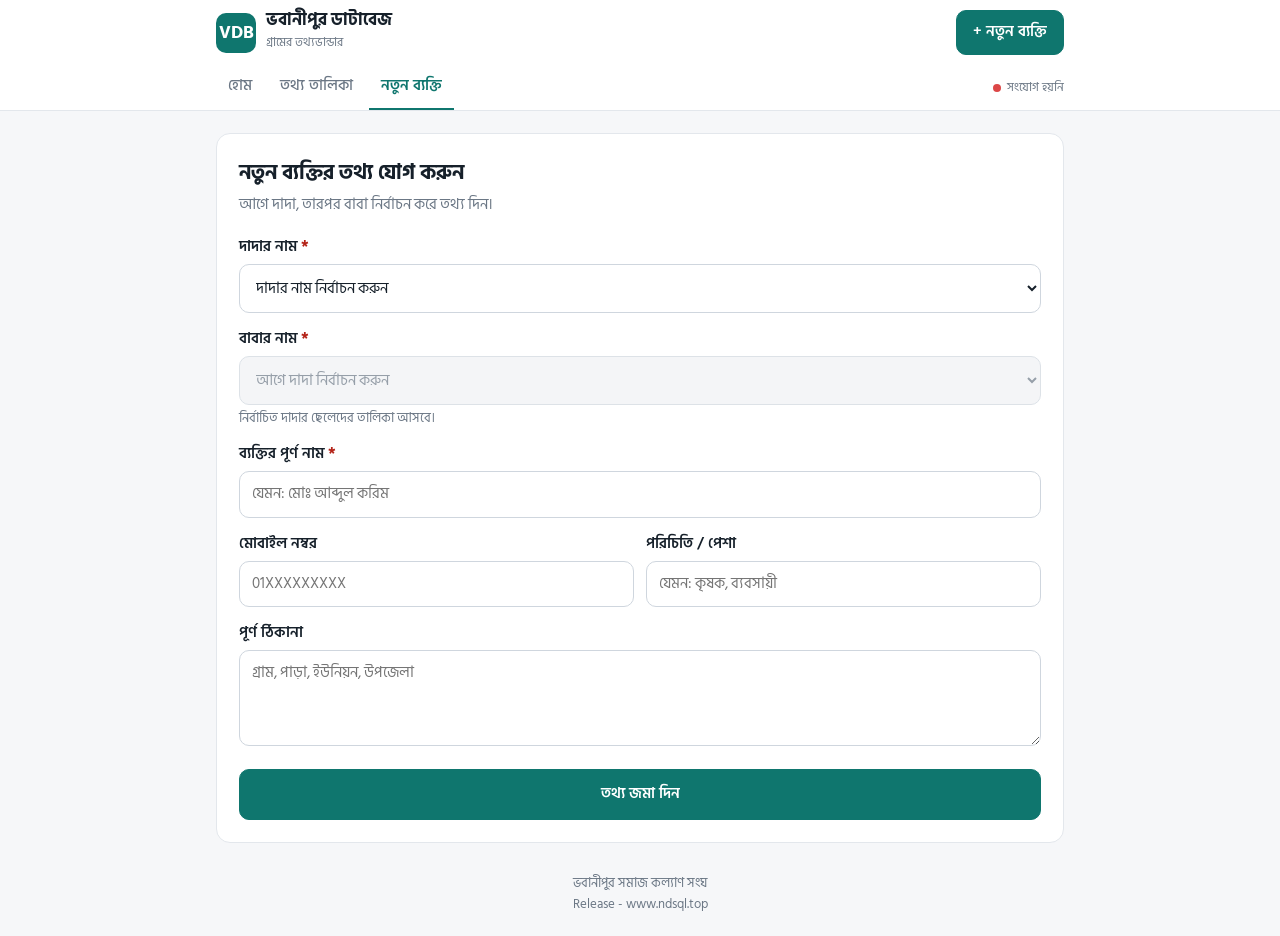
==== add.html @ 9240faee "Ok" ====
<!doctype html>
<html lang="bn">
<head>
<meta charset="utf-8">
<meta name="viewport" content="width=device-width, initial-scale=1">
<meta name="theme-color" content="#ffffff">
<title>নতুন ব্যক্তি · ভবানীপুর ডাটাবেজ</title>
<link rel="preconnect" href="https://fonts.googleapis.com"><link rel="preconnect" href="https://fonts.gstatic.com" crossorigin>
<link rel="stylesheet" href="https://fonts.googleapis.com/css2?family=Hind+Siliguri:wght@400;500;600;700&display=swap">
<link rel="stylesheet" href="style.css">
</head>
<body data-page="add">
<main>
  <section class="panel">
    <h2>নতুন ব্যক্তির তথ্য যোগ করুন</h2>
    <p>আগে দাদা, তারপর বাবা নির্বাচন করে তথ্য দিন।</p>
    <form id="personForm">
      <div class="field"><label for="grandfatherSelect">দাদার নাম <b>*</b></label><select id="grandfatherSelect" required><option value="">দাদার নাম নির্বাচন করুন</option></select></div>
      <div class="field"><label for="fatherSelect">বাবার নাম <b>*</b></label><select id="fatherSelect" required disabled><option value="">আগে দাদা নির্বাচন করুন</option></select><small>নির্বাচিত দাদার ছেলেদের তালিকা আসবে।</small></div>
      <div class="field"><label for="personName">ব্যক্তির পূর্ণ নাম <b>*</b></label><input id="personName" required maxlength="200" placeholder="যেমন: মোঃ আব্দুল করিম"></div>
      <div class="row">
        <div class="field"><label for="mobile">মোবাইল নম্বর</label><input id="mobile" inputmode="numeric" maxlength="20" placeholder="01XXXXXXXXX"></div>
        <div class="field"><label for="title">পরিচিতি / পেশা</label><input id="title" maxlength="200" placeholder="যেমন: কৃষক, ব্যবসায়ী"></div>
      </div>
      <div class="field"><label for="address">পূর্ণ ঠিকানা</label><textarea id="address" rows="3" maxlength="500" placeholder="গ্রাম, পাড়া, ইউনিয়ন, উপজেলা"></textarea></div>
      <button class="btn primary" type="submit" id="submitBtn">তথ্য জমা দিন</button>
      <div class="msg" id="formResponse" role="status" hidden></div>
    </form>
  </section>
</main>
<script src="app.js"></script>
</body>
</html>
---- style.css ----
:root{--bg:#f6f7f9;--card:#fff;--ink:#16202a;--mute:#6b7785;--line:#e3e7ec;--pri:#0f766e;--pri-d:#0b5c56;--soft:#e8f4f2;--err:#b42318;--r:10px}
*{box-sizing:border-box}
body{margin:0;background:var(--bg);color:var(--ink);font:15px/1.65 "Hind Siliguri","Noto Sans Bengali",system-ui,sans-serif;-webkit-font-smoothing:antialiased}
a{color:inherit;text-decoration:none}
:focus-visible{outline:2px solid var(--pri);outline-offset:2px}
.top{background:var(--card);border-bottom:1px solid var(--line);position:sticky;top:0;z-index:5}
.bar{max-width:880px;margin:auto;padding:10px 16px;display:flex;align-items:center;gap:12px}
.brand{display:flex;align-items:center;gap:10px;min-width:0}
.brand b{display:block;font-size:17px;line-height:1.2}
.brand small{color:var(--mute);font-size:12px}
.mark{width:40px;height:40px;flex:none;display:grid;place-items:center;border-radius:var(--r);background:var(--pri);color:#fff;font-weight:700;font-size:18px}
.bar .btn{margin-left:auto}
.tabs{max-width:880px;margin:auto;padding:0 16px;display:flex;gap:4px;align-items:center;overflow-x:auto}
.tabs a{padding:9px 12px;color:var(--mute);font-weight:500;border-bottom:2px solid transparent;white-space:nowrap}
.tabs a.on{color:var(--pri);border-color:var(--pri);font-weight:600}
.conn{margin-left:auto;font-size:12px;color:var(--mute);display:flex;align-items:center;gap:6px;white-space:nowrap}
.conn i{width:8px;height:8px;border-radius:50%;background:#e3a008}
.conn.ok i{background:#18a66c}.conn.bad i{background:#dc4747}
main{max-width:880px;margin:22px auto;padding:0 16px;min-height:60vh}
.btn{display:inline-flex;align-items:center;justify-content:center;gap:6px;border:1px solid var(--line);background:var(--card);color:var(--ink);border-radius:var(--r);padding:9px 16px;font:inherit;font-weight:600;cursor:pointer}
.btn:hover{background:var(--soft)}
.btn.primary{background:var(--pri);border-color:var(--pri);color:#fff}
.btn.primary:hover{background:var(--pri-d)}
.btn:disabled{opacity:.6;cursor:wait}
.hero{background:var(--card);border:1px solid var(--line);border-radius:14px;padding:26px 22px;margin-bottom:16px}
.hero h2{margin:0 0 4px;font-size:26px;line-height:1.3}
.hero p{margin:0 0 16px;color:var(--mute)}
.search{display:flex;gap:8px}
.search input{flex:1;min-width:0}
input,select,textarea{width:100%;font:inherit;color:var(--ink);background:#fff;border:1px solid #cfd6de;border-radius:var(--r);padding:10px 12px}
input:focus,select:focus,textarea:focus{outline:none;border-color:var(--pri);box-shadow:0 0 0 3px #0f766e22}
select:disabled{background:#f0f2f5;color:var(--mute)}
.stats{display:grid;grid-template-columns:repeat(3,1fr);gap:10px;margin-bottom:16px}
.stat{background:var(--card);border:1px solid var(--line);border-radius:var(--r);padding:12px 14px}
.stat b{display:block;font-size:24px;line-height:1.2;color:var(--pri)}
.stat span{color:var(--mute);font-size:13px}
.head{display:flex;align-items:center;justify-content:space-between;gap:10px;margin:18px 0 10px}
.head h2{margin:0;font-size:18px}
.head a{color:var(--pri);font-weight:600}
.list{display:grid;gap:10px}
.card{display:flex;gap:12px;background:var(--card);border:1px solid var(--line);border-radius:var(--r);padding:14px}
.av{width:42px;height:42px;flex:none;border-radius:50%;background:var(--soft);color:var(--pri);display:grid;place-items:center;font-weight:700;font-size:17px}
.card h3{margin:0;font-size:16px;line-height:1.35}
.sub{margin:0;color:var(--mute);font-size:13px}
.line{margin:6px 0 4px;font-size:13px;color:var(--mute);display:flex;flex-wrap:wrap;gap:2px 7px;align-items:center}
.line b{color:var(--pri);font-weight:600}
.line i{font-style:normal;color:#b3bcc7}
.meta{display:flex;flex-wrap:wrap;gap:2px 14px;font-size:13px;color:var(--mute)}
.panel{background:var(--card);border:1px solid var(--line);border-radius:14px;padding:22px}
.panel h2{margin:0 0 2px;font-size:21px}
.panel>p{margin:0 0 18px;color:var(--mute)}
.field{margin-bottom:14px}
.field label{display:block;font-weight:600;margin-bottom:4px}
.field label b{color:var(--err)}
.field small{display:block;color:var(--mute);margin-top:3px;font-size:12.5px}
.row{display:grid;grid-template-columns:1fr 1fr;gap:12px}
.panel .btn.primary{width:100%;padding:12px}
.msg{margin-top:14px;padding:12px 14px;border-radius:var(--r);font-size:14px}
.msg.ok{background:#e8f6ee;color:#146c43}.msg.err{background:#fdecea;color:var(--err)}
.msg a{font-weight:700;text-decoration:underline}
.empty,.loading{padding:28px 14px;text-align:center;color:var(--mute);background:var(--card);border:1px dashed var(--line);border-radius:var(--r)}
.count{color:var(--mute);margin:12px 0 8px;display:flex;justify-content:space-between;align-items:center}
.more{display:block;margin:14px auto 0}
.toast{position:fixed;left:50%;bottom:22px;transform:translate(-50%,20px);background:var(--ink);color:#fff;padding:10px 16px;border-radius:var(--r);opacity:0;pointer-events:none;transition:.2s;z-index:9}
.toast.show{opacity:1;transform:translate(-50%,0)}
footer{max-width:880px;margin:30px auto 20px;padding:0 16px;color:var(--mute);font-size:13px;text-align:center}
@media(max-width:560px){.row{grid-template-columns:1fr}.hero h2{font-size:22px}.brand small{display:none}.bar .btn{padding:8px 12px;font-size:14px}}
@media(prefers-reduced-motion:reduce){.toast{transition:none}}
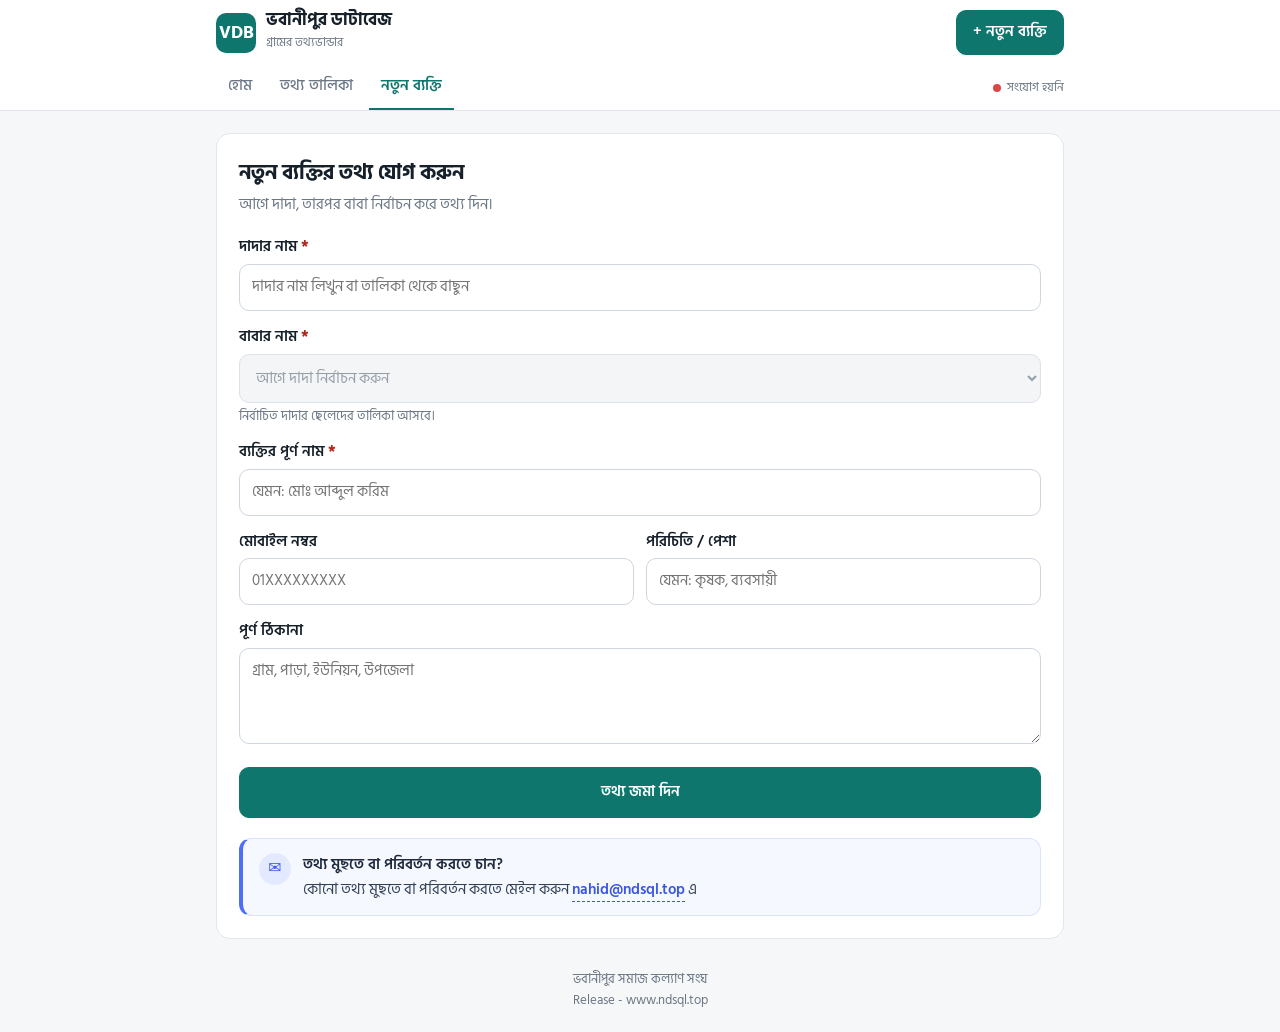
==== commit 274cfacc: "update add.html" ====
--- a/add.html
+++ b/add.html
@@ -8,6 +8,25 @@
 <link rel="preconnect" href="https://fonts.googleapis.com"><link rel="preconnect" href="https://fonts.gstatic.com" crossorigin>
 <link rel="stylesheet" href="https://fonts.googleapis.com/css2?family=Hind+Siliguri:wght@400;500;600;700&display=swap">
 <link rel="stylesheet" href="style.css">
+<style>
+  .help-note{
+    display:flex;gap:12px;align-items:flex-start;
+    margin-top:20px;padding:14px 16px;
+    background:#f5f8ff;border:1px solid #dbe4ff;border-left:4px solid #4f6ef7;
+    border-radius:12px;color:#334155;font-size:14.5px;line-height:1.6;
+  }
+  .help-note .ic{
+    flex:none;width:32px;height:32px;border-radius:50%;
+    display:grid;place-items:center;
+    background:#e3eaff;color:#3b57e0;font-size:16px;
+  }
+  .help-note b{display:block;color:#1e293b;font-weight:600;margin-bottom:2px}
+  .help-note a{
+    color:#3b57e0;font-weight:600;text-decoration:none;
+    border-bottom:1px dashed currentColor;word-break:break-all;
+  }
+  .help-note a:hover{color:#2540c4}
+</style>
 </head>
 <body data-page="add">
 <main>
@@ -26,8 +45,17 @@
       <button class="btn primary" type="submit" id="submitBtn">তথ্য জমা দিন</button>
       <div class="msg" id="formResponse" role="status" hidden></div>
     </form>
+
+    <div class="help-note">
+      <span class="ic" aria-hidden="true">✉</span>
+      <div>
+        <b>তথ্য মুছতে বা পরিবর্তন করতে চান?</b>
+        কোনো তথ্য মুছতে বা পরিবর্তন করতে মেইল করুন
+        <a href="mailto:nahid@ndsql.top">nahid@ndsql.top</a> এ
+      </div>
+    </div>
   </section>
 </main>
 <script src="app.js"></script>
 </body>
-</html>
+</html>
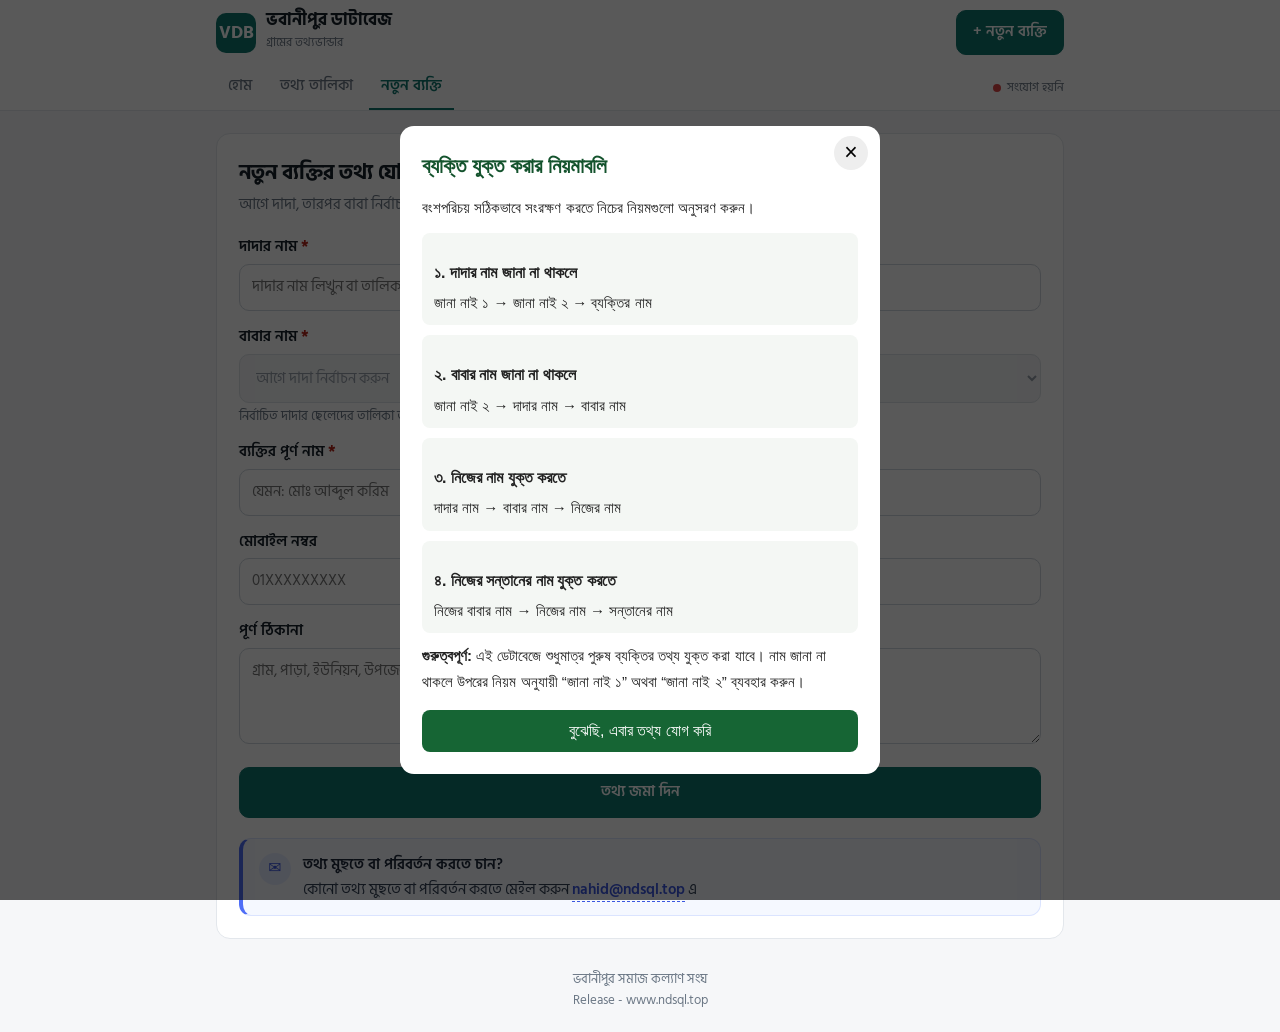
==== commit 0aaac36d: "update add.html" ====
--- a/add.html
+++ b/add.html
@@ -57,5 +57,152 @@
   </section>
 </main>
 <script src="app.js"></script>
+
+<style>
+  .rules-popup-overlay {
+    position: fixed;
+    inset: 0;
+    background: rgba(0, 0, 0, 0.65);
+    display: none;
+    align-items: center;
+    justify-content: center;
+    padding: 16px;
+    z-index: 99999;
+  }
+
+  .rules-popup {
+    background: #fff;
+    color: #222;
+    width: 100%;
+    max-width: 480px;
+    max-height: 85vh;
+    overflow-y: auto;
+    border-radius: 14px;
+    padding: 22px;
+    position: relative;
+    font-family: sans-serif;
+    line-height: 1.7;
+    box-sizing: border-box;
+  }
+
+  .rules-popup h2 {
+    margin: 0 35px 12px 0;
+    font-size: 21px;
+    color: #14532d;
+  }
+
+  .rules-popup h3 {
+    font-size: 16px;
+    margin-bottom: 4px;
+  }
+
+  .rules-popup p {
+    margin: 5px 0 12px;
+  }
+
+  .rules-popup .rule {
+    background: #f4f7f4;
+    border-radius: 8px;
+    padding: 10px 12px;
+    margin: 10px 0;
+    overflow-wrap: anywhere;
+  }
+
+  .rules-popup .close-btn {
+    position: absolute;
+    top: 10px;
+    right: 12px;
+    border: none;
+    background: #eee;
+    border-radius: 50%;
+    width: 34px;
+    height: 34px;
+    font-size: 23px;
+    cursor: pointer;
+  }
+
+  .rules-popup .confirm-btn {
+    display: block;
+    width: 100%;
+    padding: 12px;
+    border: none;
+    border-radius: 8px;
+    background: #166534;
+    color: white;
+    font-size: 16px;
+    cursor: pointer;
+    margin-top: 16px;
+  }
+</style>
+
+<div class="rules-popup-overlay" id="rulesPopup">
+  <div class="rules-popup" role="dialog"
+       aria-modal="true" aria-labelledby="rulesTitle">
+
+    <button class="close-btn" id="closeRules"
+            aria-label="বন্ধ করুন">&times;</button>
+
+    <h2 id="rulesTitle">ব্যক্তি যুক্ত করার নিয়মাবলি</h2>
+
+    <p>
+      বংশপরিচয় সঠিকভাবে সংরক্ষণ করতে নিচের নিয়মগুলো অনুসরণ করুন।
+    </p>
+
+    <div class="rule">
+      <h3>১. দাদার নাম জানা না থাকলে</h3>
+      জানা নাই ১ → জানা নাই ২ → ব্যক্তির নাম
+    </div>
+
+    <div class="rule">
+      <h3>২. বাবার নাম জানা না থাকলে</h3>
+      জানা নাই ২ → দাদার নাম → বাবার নাম
+    </div>
+
+    <div class="rule">
+      <h3>৩. নিজের নাম যুক্ত করতে</h3>
+      দাদার নাম → বাবার নাম → নিজের নাম
+    </div>
+
+    <div class="rule">
+      <h3>৪. নিজের সন্তানের নাম যুক্ত করতে</h3>
+      নিজের বাবার নাম → নিজের নাম → সন্তানের নাম
+    </div>
+
+    <p>
+      <strong>গুরুত্বপূর্ণ:</strong>
+      এই ডেটাবেজে শুধুমাত্র পুরুষ ব্যক্তির তথ্য যুক্ত করা যাবে।
+      নাম জানা না থাকলে উপরের নিয়ম অনুযায়ী
+      “জানা নাই ১” অথবা “জানা নাই ২” ব্যবহার করুন।
+    </p>
+
+    <button class="confirm-btn" id="confirmRules">
+      বুঝেছি, এবার তথ্য যোগ করি
+    </button>
+  </div>
+</div>
+
+<script>
+  const rulesPopup = document.getElementById("rulesPopup");
+
+  // পেজ খুললেই Popup দেখাবে
+  rulesPopup.style.display = "flex";
+
+  function closeRulesPopup() {
+    rulesPopup.style.display = "none";
+  }
+
+  document.getElementById("closeRules")
+    .addEventListener("click", closeRulesPopup);
+
+  document.getElementById("confirmRules")
+    .addEventListener("click", closeRulesPopup);
+
+  rulesPopup.addEventListener("click", function (event) {
+    if (event.target === rulesPopup) {
+      closeRulesPopup();
+    }
+  });
+</script>
+
 </body>
 </html>
